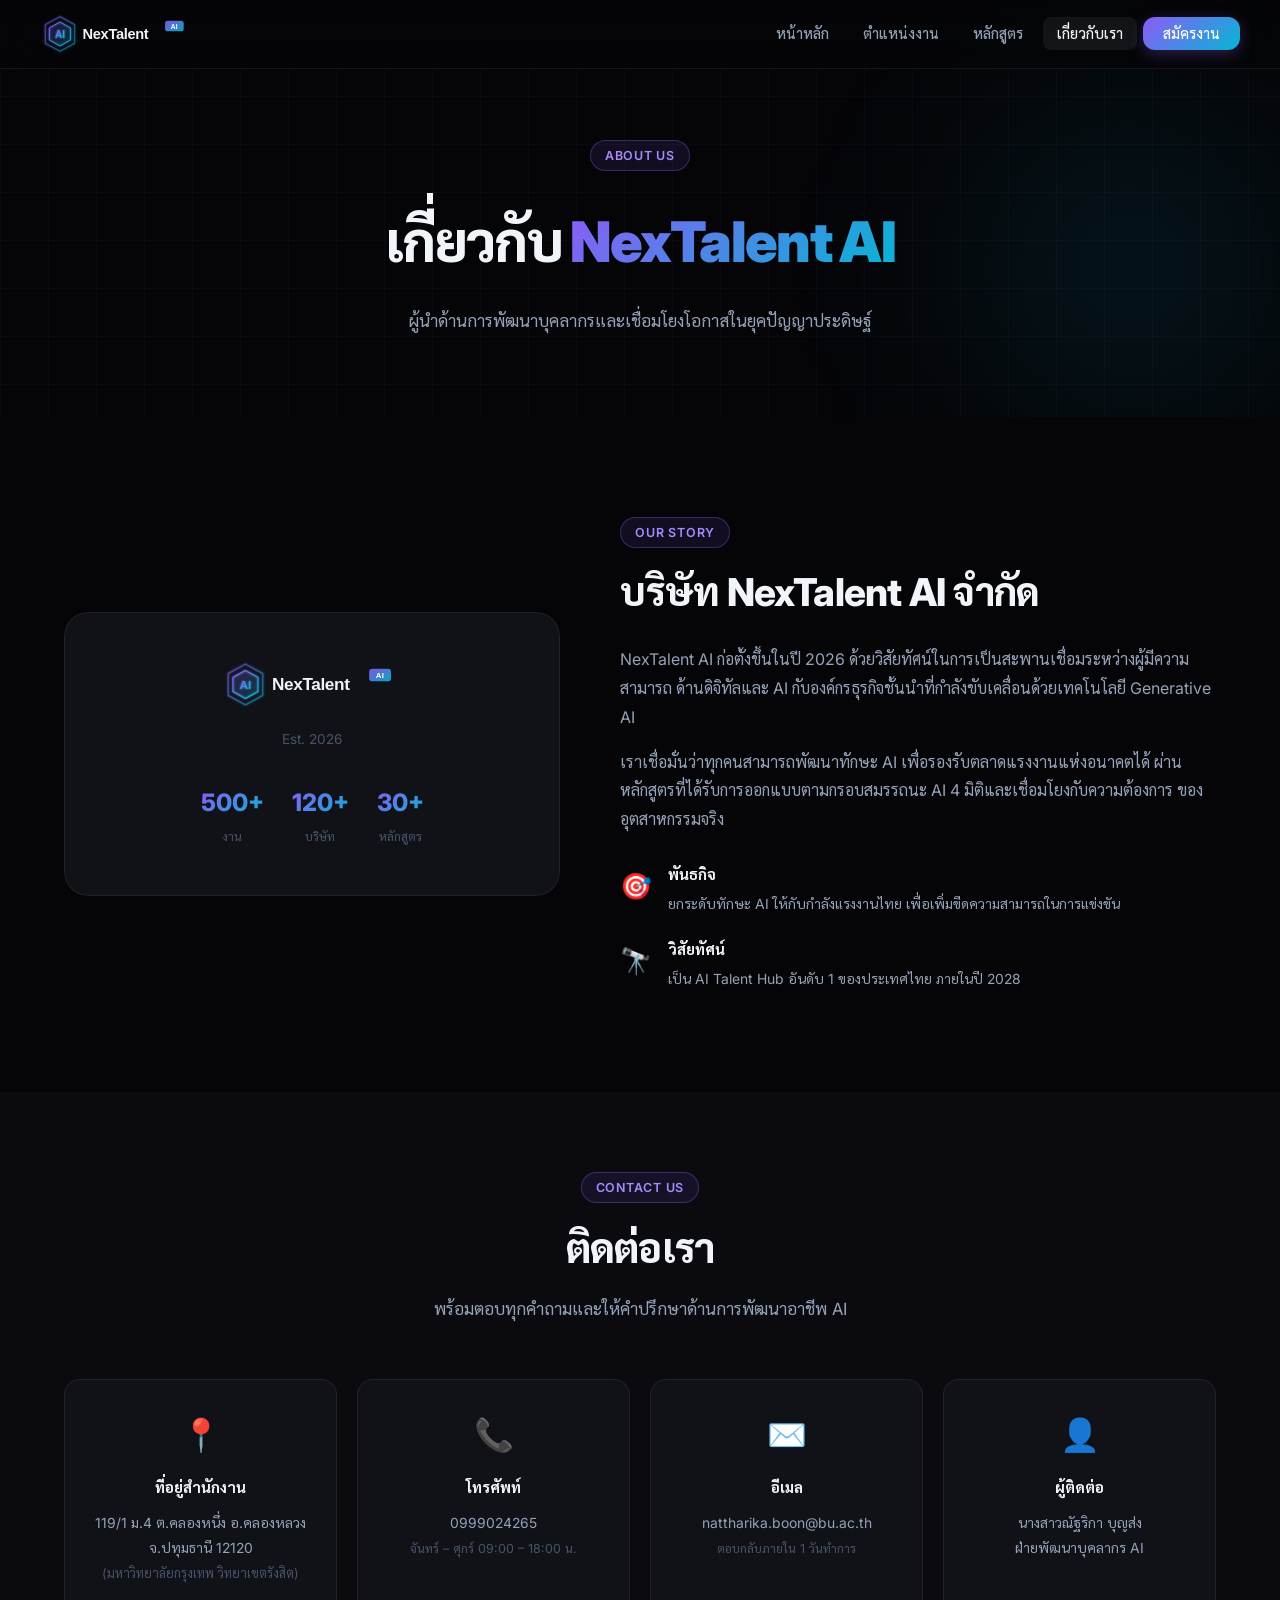
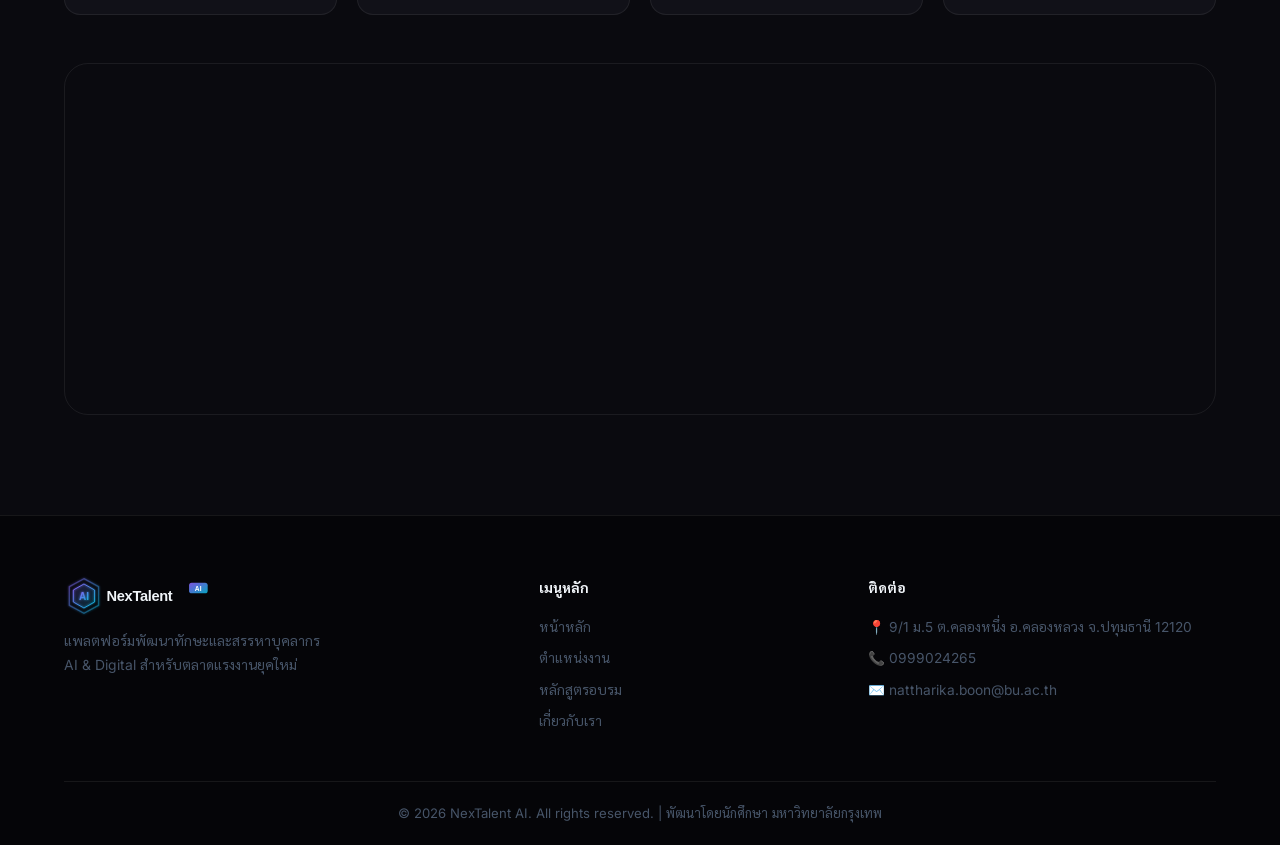
==== about.html @ 970052bc "Initial commit: NexTalent AI website" ====
<!DOCTYPE html>
<html lang="th">
<head>
  <meta charset="UTF-8" />
  <meta name="viewport" content="width=device-width, initial-scale=1.0" />
  <title>เกี่ยวกับเรา — NexTalent AI</title>
  <link rel="stylesheet" href="css/style.css" />
  <link rel="preconnect" href="https://fonts.googleapis.com" />
  <link href="https://fonts.googleapis.com/css2?family=Inter:wght@300;400;500;600;700;800;900&family=Sarabun:wght@300;400;500;600;700&display=swap" rel="stylesheet" />
</head>
<body>

  <!-- ===== NAVBAR ===== -->
  <nav class="navbar" id="navbar">
    <div class="nav-container">
      <a href="index.html" class="nav-logo">
        <img src="images/logo.svg" alt="NexTalent AI Logo" class="logo-img" />
      </a>
      <ul class="nav-links" id="navLinks">
        <li><a href="index.html">หน้าหลัก</a></li>
        <li><a href="index.html#jobs">ตำแหน่งงาน</a></li>
        <li><a href="courses.html">หลักสูตร</a></li>
        <li><a href="about.html" class="active">เกี่ยวกับเรา</a></li>
        <li><a href="index.html#register" class="btn-nav">สมัครงาน</a></li>
      </ul>
      <button class="hamburger" id="hamburger" aria-label="เมนู">
        <span></span><span></span><span></span>
      </button>
    </div>
  </nav>

  <!-- ===== PAGE HERO ===== -->
  <section class="page-hero">
    <div class="hero-bg">
      <div class="grid-overlay"></div>
      <div class="glow glow-2"></div>
    </div>
    <div class="page-hero-content">
      <span class="section-tag">About Us</span>
      <h1>เกี่ยวกับ <span class="gradient-text">NexTalent AI</span></h1>
      <p>ผู้นำด้านการพัฒนาบุคลากรและเชื่อมโยงโอกาสในยุคปัญญาประดิษฐ์</p>
    </div>
  </section>

  <!-- ===== COMPANY SECTION ===== -->
  <section class="about-section">
    <div class="container">
      <div class="about-wrapper">
        <div class="about-visual">
          <div class="about-card-graphic">
            <div class="ag-inner">
              <img src="images/logo.svg" alt="NexTalent AI Logo" class="ag-logo-img" />
              <div class="ag-subtitle">Est. 2026</div>
              <div class="ag-stats-mini">
                <div><strong>500+</strong><span>งาน</span></div>
                <div><strong>120+</strong><span>บริษัท</span></div>
                <div><strong>30+</strong><span>หลักสูตร</span></div>
              </div>
            </div>
            <div class="ag-glow"></div>
          </div>
        </div>
        <div class="about-text">
          <span class="section-tag">Our Story</span>
          <h2>บริษัท NexTalent AI จำกัด</h2>
          <p>
            NexTalent AI ก่อตั้งขึ้นในปี 2026 ด้วยวิสัยทัศน์ในการเป็นสะพานเชื่อมระหว่างผู้มีความสามารถ
            ด้านดิจิทัลและ AI กับองค์กรธุรกิจชั้นนำที่กำลังขับเคลื่อนด้วยเทคโนโลยี Generative AI
          </p>
          <p>
            เราเชื่อมั่นว่าทุกคนสามารถพัฒนาทักษะ AI เพื่อรองรับตลาดแรงงานแห่งอนาคตได้
            ผ่านหลักสูตรที่ได้รับการออกแบบตามกรอบสมรรถนะ AI 4 มิติและเชื่อมโยงกับความต้องการ
            ของอุตสาหกรรมจริง
          </p>
          <div class="about-values">
            <div class="value-item">
              <span class="value-icon">🎯</span>
              <div>
                <strong>พันธกิจ</strong>
                <p>ยกระดับทักษะ AI ให้กับกำลังแรงงานไทย เพื่อเพิ่มขีดความสามารถในการแข่งขัน</p>
              </div>
            </div>
            <div class="value-item">
              <span class="value-icon">🔭</span>
              <div>
                <strong>วิสัยทัศน์</strong>
                <p>เป็น AI Talent Hub อันดับ 1 ของประเทศไทย ภายในปี 2028</p>
              </div>
            </div>
          </div>
        </div>
      </div>
    </div>
  </section>

  <!-- ===== CONTACT SECTION ===== -->
  <section class="contact-section">
    <div class="container">
      <div class="section-header">
        <span class="section-tag">Contact Us</span>
        <h2>ติดต่อเรา</h2>
        <p>พร้อมตอบทุกคำถามและให้คำปรึกษาด้านการพัฒนาอาชีพ AI</p>
      </div>
      <div class="contact-grid">
        <div class="contact-card">
          <div class="contact-icon">📍</div>
          <h4>ที่อยู่สำนักงาน</h4>
          <p>119/1 ม.4 ต.คลองหนึ่ง อ.คลองหลวง<br/>จ.ปทุมธานี 12120<br/><em>(มหาวิทยาลัยกรุงเทพ วิทยาเขตรังสิต)</em></p>
        </div>
        <div class="contact-card">
          <div class="contact-icon">📞</div>
          <h4>โทรศัพท์</h4>
          <p>0999024265<br/><small>จันทร์ – ศุกร์ 09:00 – 18:00 น.</small></p>
        </div>
        <div class="contact-card">
          <div class="contact-icon">✉️</div>
          <h4>อีเมล</h4>
          <p>nattharika.boon@bu.ac.th<br/><small>ตอบกลับภายใน 1 วันทำการ</small></p>
        </div>
        <div class="contact-card">
          <div class="contact-icon">👤</div>
          <h4>ผู้ติดต่อ</h4>
          <p>นางสาวณัฐริกา บุญส่ง<br/>ฝ่ายพัฒนาบุคลากร AI</p>
        </div>
      </div>

      <div class="map-wrapper">
        <iframe
          src="https://www.google.com/maps/embed?pb=!1m18!1m12!1m3!1d3872.2085!2d100.6188!3d14.0685!2m3!1f0!2f0!3f0!3m2!1i1024!2i768!4f13.1!3m3!1m2!1s0x30e27f2e6b7f7f6f%3A0x0!2sMahidol+University!5e0!3m2!1sen!2sth!4v1"
          width="100%"
          height="350"
          style="border:0;"
          allowfullscreen=""
          loading="lazy"
          referrerpolicy="no-referrer-when-downgrade"
          title="แผนที่สำนักงาน NexTalent AI">
        </iframe>
      </div>
    </div>
  </section>

  <!-- ===== FOOTER ===== -->
  <footer class="footer">
    <div class="container">
      <div class="footer-grid">
        <div class="footer-brand">
          <a href="index.html" class="nav-logo">
            <img src="images/logo.svg" alt="NexTalent AI Logo" class="logo-img" />
          </a>
          <p>แพลตฟอร์มพัฒนาทักษะและสรรหาบุคลากร AI &amp; Digital สำหรับตลาดแรงงานยุคใหม่</p>
        </div>
        <div class="footer-links">
          <h4>เมนูหลัก</h4>
          <ul>
            <li><a href="index.html">หน้าหลัก</a></li>
            <li><a href="index.html#jobs">ตำแหน่งงาน</a></li>
            <li><a href="courses.html">หลักสูตรอบรม</a></li>
            <li><a href="about.html">เกี่ยวกับเรา</a></li>
          </ul>
        </div>
        <div class="footer-links">
          <h4>ติดต่อ</h4>
          <ul>
            <li>📍 9/1 ม.5 ต.คลองหนึ่ง อ.คลองหลวง จ.ปทุมธานี 12120</li>
            <li>📞 0999024265</li>
            <li>✉️ nattharika.boon@bu.ac.th</li>
          </ul>
        </div>
      </div>
      <div class="footer-bottom">
        <p>© 2026 NexTalent AI. All rights reserved. | พัฒนาโดยนักศึกษา มหาวิทยาลัยกรุงเทพ</p>
      </div>
    </div>
  </footer>

  <script src="js/main.js"></script>
</body>
</html>
---- css/style.css ----
/* ============================================================
   NexTalent AI — Dark Theme Stylesheet
   ============================================================ */

/* ── CSS Variables ───────────────────────────────────────── */
:root {
  --bg-900: #050508;
  --bg-800: #0a0a0f;
  --bg-700: #0f0f18;
  --bg-600: #14141f;
  --bg-card: #111118;
  --bg-card-hover: #18181f;
  --border: rgba(255,255,255,0.07);
  --border-hover: rgba(139,92,246,0.4);

  --purple-400: #a78bfa;
  --purple-500: #8b5cf6;
  --purple-600: #7c3aed;
  --cyan-400: #22d3ee;
  --cyan-500: #06b6d4;
  --pink-400: #f472b6;
  --green-400: #4ade80;
  --amber-400: #fbbf24;

  --text-primary: #f1f5f9;
  --text-secondary: #94a3b8;
  --text-muted: #475569;

  --gradient-main: linear-gradient(135deg, #8b5cf6, #06b6d4);
  --gradient-card: linear-gradient(145deg, rgba(139,92,246,0.08), rgba(6,182,212,0.05));
  --shadow-glow: 0 0 40px rgba(139,92,246,0.15);
  --shadow-card: 0 4px 24px rgba(0,0,0,0.5);

  --radius-sm: 8px;
  --radius-md: 12px;
  --radius-lg: 16px;
  --radius-xl: 24px;

  --font-main: 'Inter', 'Sarabun', sans-serif;
  --transition: 0.25s ease;
}

/* ── Reset & Base ────────────────────────────────────────── */
*, *::before, *::after { box-sizing: border-box; margin: 0; padding: 0; }

html { scroll-behavior: smooth; font-size: 16px; }

body {
  font-family: var(--font-main);
  background-color: var(--bg-900);
  color: var(--text-primary);
  line-height: 1.7;
  overflow-x: hidden;
}

a { color: inherit; text-decoration: none; }
ul { list-style: none; }
img { max-width: 100%; display: block; }
button { cursor: pointer; border: none; background: none; }

.container {
  max-width: 1200px;
  margin: 0 auto;
  padding: 0 24px;
}

/* ── Typography Utilities ────────────────────────────────── */
.gradient-text {
  background: var(--gradient-main);
  -webkit-background-clip: text;
  -webkit-text-fill-color: transparent;
  background-clip: text;
}

.section-tag {
  display: inline-block;
  padding: 4px 14px;
  border-radius: 100px;
  border: 1px solid rgba(139,92,246,0.35);
  background: rgba(139,92,246,0.1);
  color: var(--purple-400);
  font-size: 0.78rem;
  font-weight: 600;
  letter-spacing: 0.06em;
  text-transform: uppercase;
  margin-bottom: 12px;
}

.section-header {
  text-align: center;
  margin-bottom: 56px;
}
.section-header h2 {
  font-size: clamp(1.8rem, 3.5vw, 2.5rem);
  font-weight: 800;
  margin-bottom: 12px;
  letter-spacing: -0.02em;
}
.section-header p {
  color: var(--text-secondary);
  font-size: 1.05rem;
  max-width: 560px;
  margin: 0 auto;
}

/* ── Buttons ─────────────────────────────────────────────── */
.btn {
  display: inline-flex;
  align-items: center;
  gap: 8px;
  padding: 12px 28px;
  border-radius: var(--radius-md);
  font-size: 0.95rem;
  font-weight: 600;
  transition: all var(--transition);
  cursor: pointer;
  border: none;
}

.btn-primary {
  background: var(--gradient-main);
  color: #fff;
  box-shadow: 0 4px 20px rgba(139,92,246,0.35);
}
.btn-primary:hover {
  transform: translateY(-2px);
  box-shadow: 0 8px 30px rgba(139,92,246,0.5);
}

.btn-outline {
  background: transparent;
  color: var(--purple-400);
  border: 1.5px solid rgba(139,92,246,0.45);
}
.btn-outline:hover {
  background: rgba(139,92,246,0.1);
  border-color: var(--purple-500);
  transform: translateY(-2px);
}

.btn-full { width: 100%; justify-content: center; }
.btn-arrow { font-size: 1.1rem; }

/* ── Navbar ──────────────────────────────────────────────── */
.navbar {
  position: fixed;
  top: 0; left: 0; right: 0;
  z-index: 1000;
  padding: 0 24px;
  background: rgba(5,5,8,0.8);
  backdrop-filter: blur(20px);
  -webkit-backdrop-filter: blur(20px);
  border-bottom: 1px solid var(--border);
  transition: all var(--transition);
}
.navbar.scrolled {
  background: rgba(5,5,8,0.95);
  box-shadow: 0 4px 30px rgba(0,0,0,0.4);
}

.nav-container {
  max-width: 1200px;
  margin: 0 auto;
  display: flex;
  align-items: center;
  justify-content: space-between;
  height: 68px;
}

.nav-logo {
  display: flex;
  align-items: center;
  gap: 8px;
  font-weight: 800;
  font-size: 1.2rem;
}
.logo-icon {
  font-size: 1.6rem;
  background: var(--gradient-main);
  -webkit-background-clip: text;
  -webkit-text-fill-color: transparent;
  background-clip: text;
}
.logo-ai {
  background: var(--gradient-main);
  -webkit-background-clip: text;
  -webkit-text-fill-color: transparent;
  background-clip: text;
}

.logo-img {
  height: 40px;
  width: auto;
  display: block;
  transition: opacity var(--transition);
}
.logo-img:hover { opacity: 0.85; }

.nav-links {
  display: flex;
  align-items: center;
  gap: 6px;
}
.nav-links a {
  padding: 8px 14px;
  border-radius: var(--radius-sm);
  font-size: 0.9rem;
  font-weight: 500;
  color: var(--text-secondary);
  transition: all var(--transition);
}
.nav-links a:hover,
.nav-links a.active {
  color: var(--text-primary);
  background: rgba(255,255,255,0.06);
}
.btn-nav {
  background: var(--gradient-main) !important;
  color: #fff !important;
  padding: 8px 20px !important;
  border-radius: var(--radius-md) !important;
  box-shadow: 0 4px 15px rgba(139,92,246,0.3);
}
.btn-nav:hover {
  transform: translateY(-1px);
  box-shadow: 0 6px 20px rgba(139,92,246,0.45) !important;
}

/* Hamburger */
.hamburger {
  display: none;
  flex-direction: column;
  gap: 5px;
  padding: 8px;
}
.hamburger span {
  width: 22px;
  height: 2px;
  background: var(--text-primary);
  border-radius: 2px;
  transition: all var(--transition);
}

/* ── Hero Section ────────────────────────────────────────── */
.hero {
  min-height: 100vh;
  display: flex;
  align-items: center;
  position: relative;
  padding: 100px 24px 60px;
  overflow: hidden;
}

.hero-bg {
  position: absolute;
  inset: 0;
  pointer-events: none;
}

.grid-overlay {
  position: absolute;
  inset: 0;
  background-image:
    linear-gradient(rgba(139,92,246,0.04) 1px, transparent 1px),
    linear-gradient(90deg, rgba(139,92,246,0.04) 1px, transparent 1px);
  background-size: 48px 48px;
}

.glow {
  position: absolute;
  border-radius: 50%;
  filter: blur(80px);
  pointer-events: none;
}
.glow-1 {
  width: 600px; height: 600px;
  background: radial-gradient(circle, rgba(139,92,246,0.18) 0%, transparent 70%);
  top: -100px; left: -100px;
}
.glow-2 {
  width: 500px; height: 500px;
  background: radial-gradient(circle, rgba(6,182,212,0.12) 0%, transparent 70%);
  bottom: -100px; right: -100px;
}

.hero-content {
  max-width: 1200px;
  margin: 0 auto;
  position: relative;
  z-index: 2;
  flex: 1;
}

.hero-badge {
  display: inline-flex;
  align-items: center;
  gap: 8px;
  padding: 6px 16px;
  border-radius: 100px;
  border: 1px solid rgba(139,92,246,0.3);
  background: rgba(139,92,246,0.08);
  color: var(--purple-400);
  font-size: 0.85rem;
  font-weight: 500;
  margin-bottom: 24px;
}
.badge-dot {
  width: 7px; height: 7px;
  background: var(--green-400);
  border-radius: 50%;
  animation: pulse-dot 2s infinite;
}
@keyframes pulse-dot {
  0%, 100% { opacity: 1; transform: scale(1); }
  50% { opacity: 0.5; transform: scale(0.8); }
}

.hero-title {
  font-size: clamp(2.6rem, 6vw, 4.5rem);
  font-weight: 900;
  line-height: 1.35;
  letter-spacing: -0.03em;
  margin-bottom: 20px;
}

.hero-subtitle {
  font-size: clamp(1rem, 1.5vw, 1.15rem);
  color: var(--text-secondary);
  max-width: 560px;
  margin-bottom: 36px;
  line-height: 1.8;
}

.hero-actions {
  display: flex;
  gap: 14px;
  flex-wrap: wrap;
  margin-bottom: 52px;
}

.hero-stats {
  display: flex;
  align-items: center;
  gap: 32px;
  flex-wrap: wrap;
}
.stat { display: flex; flex-direction: column; }
.stat-num {
  font-size: 2rem;
  font-weight: 800;
  background: var(--gradient-main);
  -webkit-background-clip: text;
  -webkit-text-fill-color: transparent;
  background-clip: text;
  line-height: 1;
}
.stat-label { font-size: 0.82rem; color: var(--text-muted); margin-top: 4px; }
.stat-divider { width: 1px; height: 40px; background: var(--border); }

/* Hero Visual (orbit) */
.hero-visual {
  position: absolute;
  right: 160px;
  top: 50%;
  transform: translateY(-50%);
  width: 420px;
  height: 420px;
  display: none;
}

@media (min-width: 1100px) { .hero-visual { display: block; } }

.orbit-ring {
  position: absolute;
  border-radius: 50%;
  border: 1px solid rgba(139,92,246,0.35);
  top: 50%; left: 50%;
  transform: translate(-50%,-50%);
  animation: spin linear infinite;
}
.ring-1 { width: 200px; height: 200px; animation-duration: 8s; }
.ring-2 { width: 300px; height: 300px; animation-duration: 14s; border-color: rgba(6,182,212,0.3); }
.ring-3 { width: 400px; height: 400px; animation-duration: 22s; animation-direction: reverse; }

@keyframes spin { from { transform: translate(-50%,-50%) rotate(0deg); } to { transform: translate(-50%,-50%) rotate(360deg); } }

.center-orb {
  position: absolute;
  top: 50%; left: 50%;
  transform: translate(-50%,-50%);
  width: 90px; height: 90px;
  border-radius: 50%;
  background: var(--gradient-main);
  display: flex;
  align-items: center;
  justify-content: center;
  font-size: 1.6rem;
  font-weight: 900;
  color: #fff;
  box-shadow: 0 0 60px rgba(139,92,246,0.5);
}

.orbit-dot {
  position: absolute;
  width: 10px; height: 10px;
  border-radius: 50%;
  top: 50%; left: 50%;
}
.dot-1 {
  background: var(--purple-400);
  box-shadow: 0 0 10px var(--purple-400);
  transform: translate(-50%,-50%) translateX(100px);
  animation: orbit1 8s linear infinite;
}
.dot-2 {
  background: var(--cyan-400);
  box-shadow: 0 0 10px var(--cyan-400);
  transform: translate(-50%,-50%) translateX(150px);
  animation: orbit2 14s linear infinite;
}
.dot-3 {
  background: var(--pink-400);
  box-shadow: 0 0 10px var(--pink-400);
  transform: translate(-50%,-50%) translateX(200px);
  animation: orbit3 22s linear infinite reverse;
}
@keyframes orbit1 {
  from { transform: translate(-50%,-50%) rotate(0deg) translateX(100px); }
  to { transform: translate(-50%,-50%) rotate(360deg) translateX(100px); }
}
@keyframes orbit2 {
  from { transform: translate(-50%,-50%) rotate(120deg) translateX(150px); }
  to { transform: translate(-50%,-50%) rotate(480deg) translateX(150px); }
}
@keyframes orbit3 {
  from { transform: translate(-50%,-50%) rotate(240deg) translateX(200px); }
  to { transform: translate(-50%,-50%) rotate(-120deg) translateX(200px); }
}

/* ── Page Hero (inner pages) ─────────────────────────────── */
.page-hero {
  padding: 140px 24px 80px;
  text-align: center;
  position: relative;
  overflow: hidden;
}
.page-hero-content {
  max-width: 700px;
  margin: 0 auto;
  position: relative;
  z-index: 2;
}
.page-hero h1 {
  font-size: clamp(2rem, 5vw, 3.5rem);
  font-weight: 900;
  letter-spacing: -0.03em;
  margin: 12px 0 16px;
}
.page-hero p {
  color: var(--text-secondary);
  font-size: 1.05rem;
  line-height: 1.8;
}

/* ── Tiers Section ───────────────────────────────────────── */
.tiers-section {
  padding: 100px 0;
  background: var(--bg-800);
}

.tiers-grid {
  display: grid;
  grid-template-columns: repeat(auto-fit, minmax(280px, 1fr));
  gap: 24px;
}

.tier-card {
  padding: 36px 28px;
  border-radius: var(--radius-xl);
  border: 1px solid var(--border);
  background: var(--bg-card);
  transition: all var(--transition);
  position: relative;
  overflow: hidden;
}
.tier-card::before {
  content: '';
  position: absolute;
  top: 0; left: 0; right: 0;
  height: 3px;
  border-radius: 3px 3px 0 0;
}
.tier-beginner::before { background: linear-gradient(90deg, #4ade80, #22d3ee); }
.tier-pioneer::before { background: linear-gradient(90deg, #8b5cf6, #06b6d4); }
.tier-innovator::before { background: linear-gradient(90deg, #f472b6, #fbbf24); }

.tier-card:hover {
  border-color: var(--border-hover);
  transform: translateY(-4px);
  box-shadow: var(--shadow-glow), var(--shadow-card);
}

.tier-icon { font-size: 2.5rem; margin-bottom: 16px; }
.tier-card h3 { font-size: 1.4rem; font-weight: 800; margin-bottom: 4px; }
.tier-th { color: var(--text-secondary); font-size: 0.88rem; margin-bottom: 14px; }
.tier-card p { color: var(--text-secondary); font-size: 0.93rem; line-height: 1.7; margin-bottom: 20px; }
.tier-link {
  color: var(--purple-400);
  font-weight: 600;
  font-size: 0.9rem;
  transition: all var(--transition);
}
.tier-link:hover { color: var(--cyan-400); }

/* ── Jobs Section ────────────────────────────────────────── */
.jobs-section { padding: 100px 0; }

.jobs-grid {
  display: grid;
  grid-template-columns: repeat(auto-fit, minmax(320px, 1fr));
  gap: 24px;
  margin-bottom: 48px;
}

.job-card {
  background: var(--bg-card);
  border: 1px solid var(--border);
  border-radius: var(--radius-xl);
  padding: 28px;
  transition: all var(--transition);
  display: flex;
  flex-direction: column;
  gap: 14px;
}
.job-card:hover {
  border-color: var(--border-hover);
  transform: translateY(-4px);
  box-shadow: var(--shadow-glow), var(--shadow-card);
}

.job-header {
  display: flex;
  align-items: center;
  justify-content: space-between;
}

.company-logo {
  width: 48px; height: 48px;
  border-radius: var(--radius-sm);
  display: flex; align-items: center; justify-content: center;
  font-weight: 800; font-size: 0.9rem; color: #fff;
}
.logo-ni { background: linear-gradient(135deg, #8b5cf6, #06b6d4); }
.logo-ss { background: linear-gradient(135deg, #f472b6, #8b5cf6); }
.logo-dp { background: linear-gradient(135deg, #fbbf24, #f472b6); }

.job-meta { display: flex; flex-direction: column; align-items: flex-end; gap: 4px; }
.job-date { font-size: 0.78rem; color: var(--text-muted); }
.job-tag {
  padding: 2px 10px;
  border-radius: 100px;
  font-size: 0.75rem;
  font-weight: 600;
}
.job-tag.hot { background: rgba(251,191,36,0.1); color: var(--amber-400); border: 1px solid rgba(251,191,36,0.2); }
.job-tag.new { background: rgba(139,92,246,0.1); color: var(--purple-400); border: 1px solid rgba(139,92,246,0.2); }
.job-tag.urgent { background: rgba(6,182,212,0.1); color: var(--cyan-400); border: 1px solid rgba(6,182,212,0.2); }

.job-title { font-size: 1.1rem; font-weight: 700; line-height: 1.4; }
.job-company { color: var(--purple-400); font-size: 0.88rem; font-weight: 500; }
.job-location { color: var(--text-secondary); font-size: 0.85rem; }
.job-desc { color: var(--text-secondary); font-size: 0.88rem; line-height: 1.7; flex: 1; }

.job-skills { display: flex; flex-wrap: wrap; gap: 6px; }
.skill-tag {
  padding: 3px 10px;
  background: rgba(139,92,246,0.08);
  border: 1px solid rgba(139,92,246,0.18);
  border-radius: 100px;
  font-size: 0.78rem;
  color: var(--purple-400);
}

.job-footer {
  display: flex;
  align-items: center;
  justify-content: space-between;
  padding-top: 14px;
  border-top: 1px solid var(--border);
  margin-top: auto;
}
.job-salary { font-size: 0.85rem; color: var(--text-secondary); }
.btn-apply {
  padding: 8px 18px;
  background: var(--gradient-main);
  color: #fff;
  border-radius: var(--radius-sm);
  font-size: 0.83rem;
  font-weight: 600;
  transition: all var(--transition);
  box-shadow: 0 4px 12px rgba(139,92,246,0.3);
}
.btn-apply:hover {
  transform: translateY(-1px);
  box-shadow: 0 6px 18px rgba(139,92,246,0.45);
}

.jobs-cta { text-align: center; }

/* ── Register Section ────────────────────────────────────── */
.register-section {
  padding: 100px 0;
  background: var(--bg-800);
}

.register-wrapper {
  display: grid;
  grid-template-columns: 1fr 1.4fr;
  gap: 60px;
  align-items: start;
}

.register-info h2 {
  font-size: clamp(1.8rem, 3.5vw, 2.5rem);
  font-weight: 800;
  line-height: 1.2;
  letter-spacing: -0.02em;
  margin-bottom: 16px;
}
.register-info p {
  color: var(--text-secondary);
  line-height: 1.8;
  margin-bottom: 28px;
}

.register-benefits {
  display: flex;
  flex-direction: column;
  gap: 12px;
}
.register-benefits li {
  display: flex;
  align-items: center;
  gap: 10px;
  color: var(--text-secondary);
  font-size: 0.93rem;
}
.check {
  width: 22px; height: 22px;
  background: rgba(74,222,128,0.1);
  border: 1px solid rgba(74,222,128,0.3);
  border-radius: 50%;
  display: flex; align-items: center; justify-content: center;
  color: var(--green-400);
  font-size: 0.7rem;
  flex-shrink: 0;
}

.register-form-box {
  background: var(--bg-card);
  border: 1px solid var(--border);
  border-radius: var(--radius-xl);
  padding: 36px;
}

.register-form { display: flex; flex-direction: column; gap: 20px; }

.form-row {
  display: grid;
  grid-template-columns: 1fr 1fr;
  gap: 16px;
}
.form-group-sm { flex: 0 0 120px; }
.form-group-wide { flex: 1; }

.form-group { display: flex; flex-direction: column; gap: 6px; }
.form-group label {
  font-size: 0.85rem;
  font-weight: 600;
  color: var(--text-secondary);
}

.form-group input,
.form-group select,
.form-group textarea {
  padding: 11px 16px;
  background: var(--bg-700);
  border: 1.5px solid var(--border);
  border-radius: var(--radius-sm);
  color: var(--text-primary);
  font-family: var(--font-main);
  font-size: 0.93rem;
  transition: border-color var(--transition), box-shadow var(--transition);
  outline: none;
  -webkit-appearance: none;
}
.form-group select {
  appearance: none;
  background-image: url("data:image/svg+xml,%3Csvg xmlns='http://www.w3.org/2000/svg' width='12' height='12' viewBox='0 0 24 24' fill='none' stroke='%2394a3b8' stroke-width='2'%3E%3Cpath d='M6 9l6 6 6-6'/%3E%3C/svg%3E");
  background-repeat: no-repeat;
  background-position: right 14px center;
  padding-right: 40px;
}
.form-group select option { background: var(--bg-700); }

.form-group input:focus,
.form-group select:focus {
  border-color: var(--purple-500);
  box-shadow: 0 0 0 3px rgba(139,92,246,0.12);
}
.form-group input.error,
.form-group select.error {
  border-color: #ef4444;
}

.error-msg {
  font-size: 0.78rem;
  color: #f87171;
  min-height: 16px;
}

/* Tier Radios */
.tier-radios {
  display: grid;
  grid-template-columns: repeat(3, 1fr);
  gap: 10px;
}
.radio-card { display: block; cursor: pointer; }
.radio-card input[type="radio"] { display: none; }
.radio-content {
  display: flex;
  flex-direction: column;
  align-items: center;
  gap: 4px;
  padding: 14px 8px;
  background: var(--bg-700);
  border: 1.5px solid var(--border);
  border-radius: var(--radius-md);
  text-align: center;
  transition: all var(--transition);
}
.radio-card input:checked + .radio-content {
  border-color: var(--purple-500);
  background: rgba(139,92,246,0.1);
  box-shadow: 0 0 0 3px rgba(139,92,246,0.12);
}
.radio-card:hover .radio-content { border-color: rgba(139,92,246,0.4); }
.radio-icon { font-size: 1.4rem; }
.radio-label { font-size: 0.83rem; font-weight: 700; }
.radio-sub { font-size: 0.7rem; color: var(--text-muted); }

/* Checkbox PDPA */
.checkbox-label {
  display: flex;
  align-items: flex-start;
  gap: 12px;
  cursor: pointer;
}
.checkbox-label input[type="checkbox"] { display: none; }
.checkbox-custom {
  width: 20px; height: 20px;
  min-width: 20px;
  border: 1.5px solid var(--border);
  border-radius: 4px;
  background: var(--bg-700);
  display: flex; align-items: center; justify-content: center;
  transition: all var(--transition);
  margin-top: 2px;
}
.checkbox-label input:checked + .checkbox-custom {
  background: var(--gradient-main);
  border-color: transparent;
}
.checkbox-label input:checked + .checkbox-custom::after {
  content: '✓';
  color: #fff;
  font-size: 0.7rem;
  font-weight: 700;
}
.checkbox-text { font-size: 0.83rem; color: var(--text-secondary); line-height: 1.6; }
.link-inline { color: var(--purple-400); text-decoration: underline; }

/* Form Success */
.form-success {
  text-align: center;
  padding: 48px 24px;
}
.success-icon {
  width: 64px; height: 64px;
  border-radius: 50%;
  background: linear-gradient(135deg, #4ade80, #22d3ee);
  display: flex; align-items: center; justify-content: center;
  font-size: 1.8rem;
  color: #fff;
  font-weight: 700;
  margin: 0 auto 20px;
  animation: pop 0.4s ease;
}
@keyframes pop {
  0% { transform: scale(0.5); opacity: 0; }
  80% { transform: scale(1.1); }
  100% { transform: scale(1); opacity: 1; }
}
.form-success h3 { font-size: 1.5rem; font-weight: 700; margin-bottom: 10px; }
.form-success p { color: var(--text-secondary); }

/* ── Courses Section ─────────────────────────────────────── */
.courses-section { padding: 80px 0 100px; }

.courses-filter {
  display: flex;
  justify-content: center;
  gap: 10px;
  flex-wrap: wrap;
  margin-bottom: 48px;
}
.filter-btn {
  padding: 8px 22px;
  border-radius: 100px;
  font-size: 0.88rem;
  font-weight: 600;
  border: 1.5px solid var(--border);
  color: var(--text-secondary);
  background: transparent;
  transition: all var(--transition);
}
.filter-btn:hover,
.filter-btn.active {
  background: rgba(139,92,246,0.1);
  border-color: var(--purple-500);
  color: var(--purple-400);
}

.courses-grid {
  display: grid;
  grid-template-columns: repeat(auto-fill, minmax(340px, 1fr));
  gap: 24px;
}

.course-card {
  background: var(--bg-card);
  border: 1px solid var(--border);
  border-radius: var(--radius-xl);
  overflow: hidden;
  transition: all var(--transition);
  display: flex;
  flex-direction: column;
}
.course-card:hover {
  border-color: var(--border-hover);
  transform: translateY(-4px);
  box-shadow: var(--shadow-glow), var(--shadow-card);
}
.course-card.hidden { display: none; }

.course-banner {
  height: 130px;
  position: relative;
  display: flex;
  flex-direction: column;
  justify-content: flex-end;
  padding: 16px;
}
.cb-1 { background: linear-gradient(135deg, #1e0a3c, #0d2040); }
.cb-2 { background: linear-gradient(135deg, #0d2040, #0a2828); }
.cb-3 { background: linear-gradient(135deg, #1a0a28, #200d35); }
.cb-4 { background: linear-gradient(135deg, #0a1f10, #0d2428); }
.cb-5 { background: linear-gradient(135deg, #200d18, #1a0d30); }
.cb-6 { background: linear-gradient(135deg, #0a1520, #0d2018); }

.course-level-badge {
  display: inline-block;
  padding: 3px 10px;
  border-radius: 100px;
  font-size: 0.75rem;
  font-weight: 600;
  width: fit-content;
  margin-bottom: 8px;
}
.badge-beginner { background: rgba(74,222,128,0.15); color: var(--green-400); border: 1px solid rgba(74,222,128,0.25); }
.badge-pioneer { background: rgba(139,92,246,0.15); color: var(--purple-400); border: 1px solid rgba(139,92,246,0.25); }
.badge-innovator { background: rgba(244,114,182,0.15); color: var(--pink-400); border: 1px solid rgba(244,114,182,0.25); }

.course-category {
  font-size: 0.75rem;
  color: rgba(255,255,255,0.5);
  font-weight: 500;
}

.course-body {
  padding: 24px;
  display: flex;
  flex-direction: column;
  flex: 1;
  gap: 12px;
}
.course-title { font-size: 1rem; font-weight: 700; line-height: 1.5; }
.course-desc { color: var(--text-secondary); font-size: 0.87rem; line-height: 1.7; flex: 1; }
.course-meta {
  display: flex;
  gap: 16px;
  font-size: 0.82rem;
  color: var(--text-secondary);
}
.course-footer {
  display: flex;
  align-items: center;
  justify-content: space-between;
  padding-top: 14px;
  border-top: 1px solid var(--border);
  margin-top: auto;
}
.course-price {
  font-size: 1.05rem;
  font-weight: 700;
  background: var(--gradient-main);
  -webkit-background-clip: text;
  -webkit-text-fill-color: transparent;
  background-clip: text;
}
.btn-course {
  padding: 7px 16px;
  background: rgba(139,92,246,0.1);
  border: 1px solid rgba(139,92,246,0.25);
  color: var(--purple-400);
  border-radius: var(--radius-sm);
  font-size: 0.82rem;
  font-weight: 600;
  transition: all var(--transition);
}
.btn-course:hover {
  background: rgba(139,92,246,0.2);
  border-color: var(--purple-500);
}

/* ── Framework Section ───────────────────────────────────── */
.framework-section { padding: 80px 0; background: var(--bg-800); }
.framework-grid {
  display: grid;
  grid-template-columns: repeat(auto-fit, minmax(220px, 1fr));
  gap: 20px;
}
.framework-card {
  padding: 28px 22px;
  background: var(--bg-card);
  border: 1px solid var(--border);
  border-radius: var(--radius-lg);
  text-align: center;
  transition: all var(--transition);
}
.framework-card:hover {
  border-color: var(--border-hover);
  transform: translateY(-3px);
}
.fc-icon { font-size: 2rem; margin-bottom: 12px; }
.framework-card h4 { font-size: 0.95rem; font-weight: 700; margin-bottom: 8px; }
.framework-card p { font-size: 0.83rem; color: var(--text-secondary); line-height: 1.6; }

/* ── About Section ───────────────────────────────────────── */
.about-section { padding: 100px 0; }

.about-wrapper {
  display: grid;
  grid-template-columns: 1fr 1.2fr;
  gap: 60px;
  align-items: center;
}

.about-card-graphic {
  position: relative;
  border-radius: var(--radius-xl);
  overflow: hidden;
}
.ag-inner {
  background: var(--bg-card);
  border: 1px solid var(--border);
  border-radius: var(--radius-xl);
  padding: 48px 36px;
  text-align: center;
  position: relative;
  z-index: 1;
}
.ag-logo {
  font-size: 3rem;
  margin-bottom: 12px;
  background: var(--gradient-main);
  -webkit-background-clip: text;
  -webkit-text-fill-color: transparent;
  background-clip: text;
}
.ag-title { font-size: 1.6rem; font-weight: 900; margin-bottom: 4px; }
.ag-logo-img {
  width: 180px;
  height: auto;
  margin: 0 auto 20px;
  display: block;
}
.ag-subtitle { color: var(--text-muted); font-size: 0.85rem; margin-bottom: 32px; }
.ag-stats-mini {
  display: flex;
  justify-content: center;
  gap: 28px;
}
.ag-stats-mini div {
  display: flex;
  flex-direction: column;
  align-items: center;
  gap: 2px;
}
.ag-stats-mini strong {
  font-size: 1.5rem;
  font-weight: 800;
  background: var(--gradient-main);
  -webkit-background-clip: text;
  -webkit-text-fill-color: transparent;
  background-clip: text;
}
.ag-stats-mini span { font-size: 0.78rem; color: var(--text-muted); }
.ag-glow {
  position: absolute;
  inset: -30px;
  background: radial-gradient(circle at center, rgba(139,92,246,0.12), transparent 70%);
  pointer-events: none;
}

.about-text h2 {
  font-size: clamp(1.8rem, 3.5vw, 2.4rem);
  font-weight: 800;
  letter-spacing: -0.02em;
  margin-bottom: 20px;
}
.about-text p {
  color: var(--text-secondary);
  line-height: 1.8;
  margin-bottom: 16px;
}
.about-values { display: flex; flex-direction: column; gap: 20px; margin-top: 28px; }
.value-item {
  display: flex;
  gap: 16px;
  align-items: flex-start;
}
.value-icon {
  font-size: 1.6rem;
  margin-top: 2px;
  flex-shrink: 0;
}
.value-item strong { display: block; font-size: 0.95rem; font-weight: 700; margin-bottom: 4px; }
.value-item p { font-size: 0.87rem; color: var(--text-secondary); margin: 0; }

/* ── Contact Section ─────────────────────────────────────── */
.contact-section { padding: 80px 0 100px; background: var(--bg-800); }

.contact-grid {
  display: grid;
  grid-template-columns: repeat(auto-fit, minmax(220px, 1fr));
  gap: 20px;
  margin-bottom: 48px;
}
.contact-card {
  background: var(--bg-card);
  border: 1px solid var(--border);
  border-radius: var(--radius-lg);
  padding: 28px 24px;
  text-align: center;
  transition: all var(--transition);
}
.contact-card:hover { border-color: var(--border-hover); transform: translateY(-3px); }
.contact-icon { font-size: 2rem; margin-bottom: 12px; }
.contact-card h4 { font-size: 0.95rem; font-weight: 700; margin-bottom: 10px; }
.contact-card p { color: var(--text-secondary); font-size: 0.87rem; line-height: 1.8; }
.contact-card small { color: var(--text-muted); font-size: 0.78rem; }
.contact-card em { color: var(--text-muted); font-style: normal; font-size: 0.8rem; }

.map-wrapper {
  border-radius: var(--radius-xl);
  overflow: hidden;
  border: 1px solid var(--border);
}
.map-wrapper iframe { display: block; filter: invert(90%) hue-rotate(180deg); }

/* ── Footer ──────────────────────────────────────────────── */
.footer {
  background: var(--bg-900);
  border-top: 1px solid var(--border);
  padding: 60px 0 0;
}

.footer-grid {
  display: grid;
  grid-template-columns: 1.5fr 1fr 1.2fr;
  gap: 40px;
  padding-bottom: 48px;
}

.footer-brand .nav-logo { margin-bottom: 14px; }
.footer-brand p { color: var(--text-muted); font-size: 0.87rem; line-height: 1.7; max-width: 260px; }

.footer-links h4 { font-size: 0.88rem; font-weight: 700; margin-bottom: 16px; color: var(--text-primary); }
.footer-links ul { display: flex; flex-direction: column; gap: 8px; }
.footer-links li,
.footer-links a { color: var(--text-muted); font-size: 0.86rem; transition: color var(--transition); }
.footer-links a:hover { color: var(--purple-400); }

.footer-bottom {
  border-top: 1px solid var(--border);
  padding: 20px 0;
  text-align: center;
}
.footer-bottom p { color: var(--text-muted); font-size: 0.82rem; }

/* ── Responsive ──────────────────────────────────────────── */
@media (max-width: 900px) {
  .register-wrapper { grid-template-columns: 1fr; }
  .about-wrapper { grid-template-columns: 1fr; }
  .footer-grid { grid-template-columns: 1fr 1fr; }
  .form-row { grid-template-columns: 1fr; }
}

@media (max-width: 700px) {
  .nav-links { display: none; position: fixed; top: 68px; left: 0; right: 0; background: rgba(5,5,8,0.98); flex-direction: column; padding: 20px; gap: 4px; border-bottom: 1px solid var(--border); }
  .nav-links.open { display: flex; }
  .hamburger { display: flex; }
  .hero { padding: 100px 24px 40px; }
  .hero-stats { gap: 20px; }
  .jobs-grid { grid-template-columns: 1fr; }
  .tiers-grid { grid-template-columns: 1fr; }
  .tier-radios { grid-template-columns: 1fr; }
  .courses-grid { grid-template-columns: 1fr; }
  .footer-grid { grid-template-columns: 1fr; }
  .contact-grid { grid-template-columns: 1fr 1fr; }
  .form-row { grid-template-columns: 1fr; }
  .register-form-box { padding: 24px 20px; }
}

@media (max-width: 480px) {
  .contact-grid { grid-template-columns: 1fr; }
  .hero-actions { flex-direction: column; }
  .btn { justify-content: center; }
}
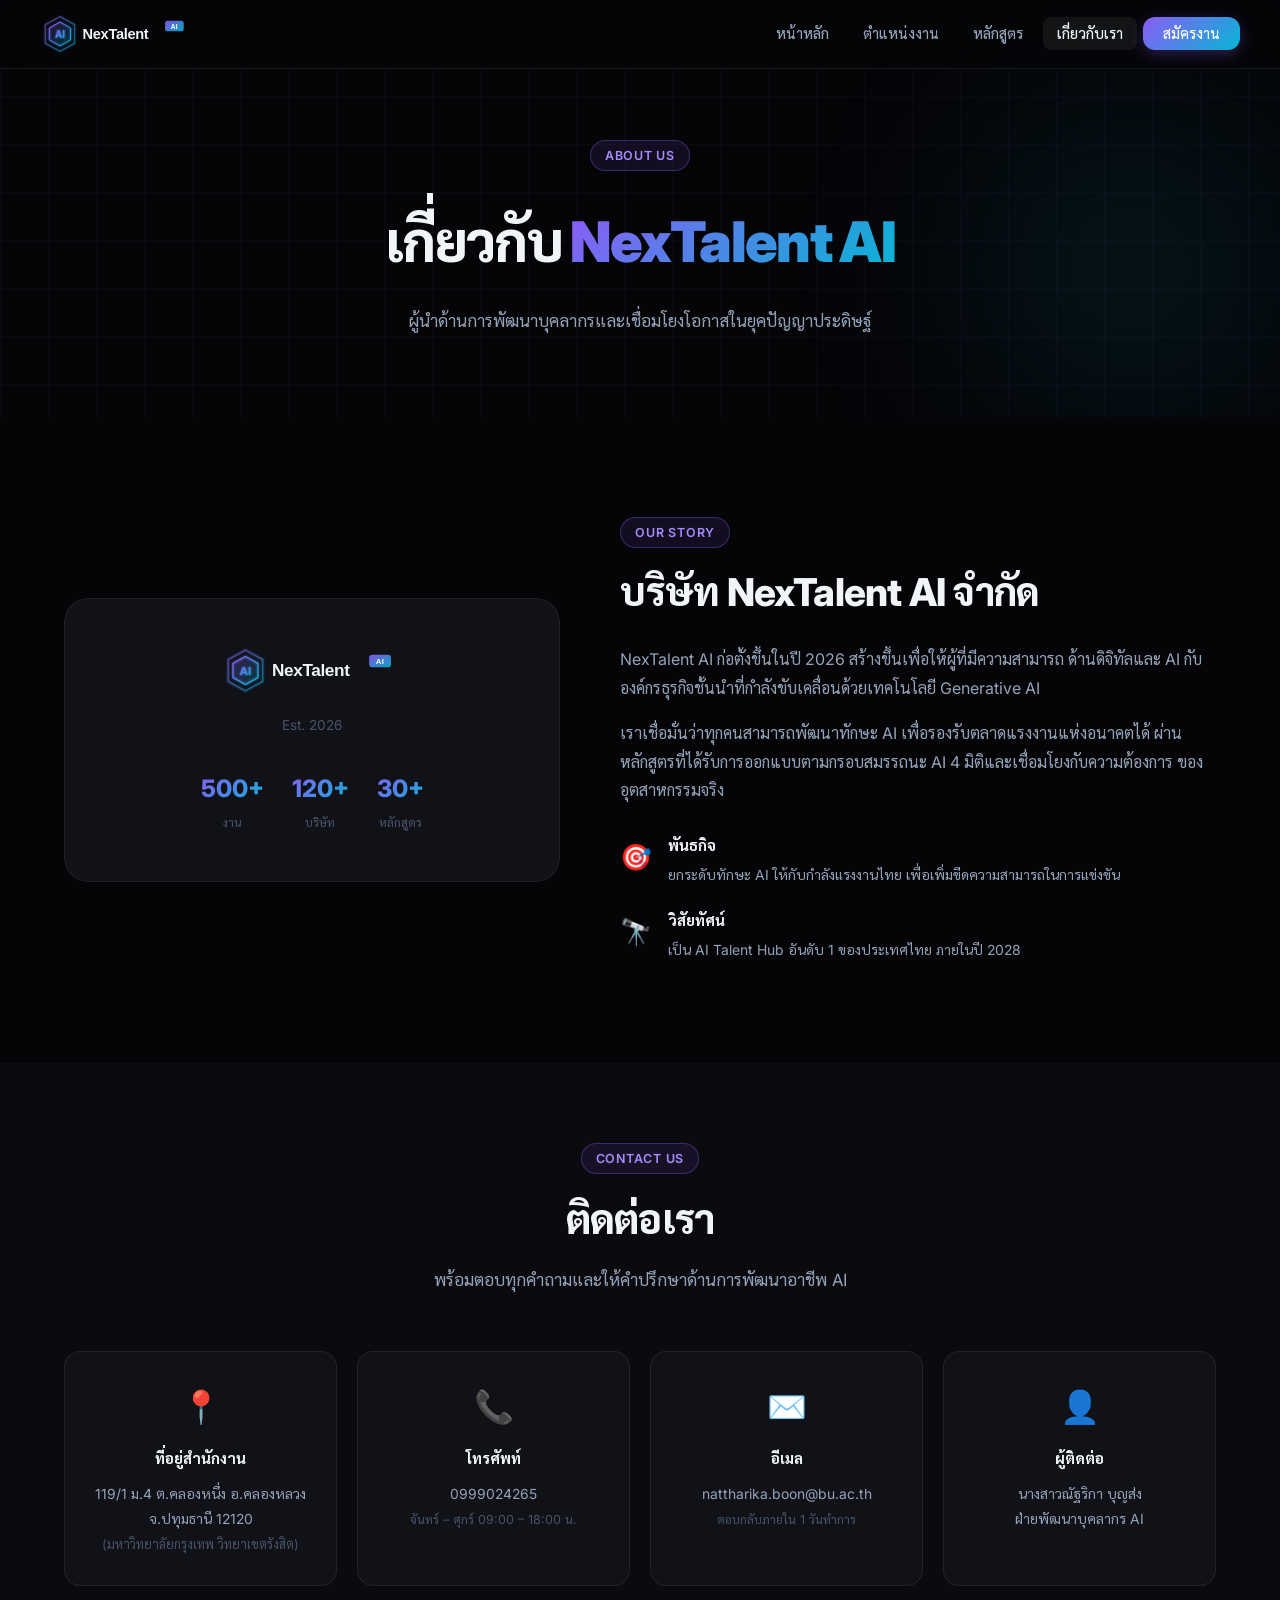
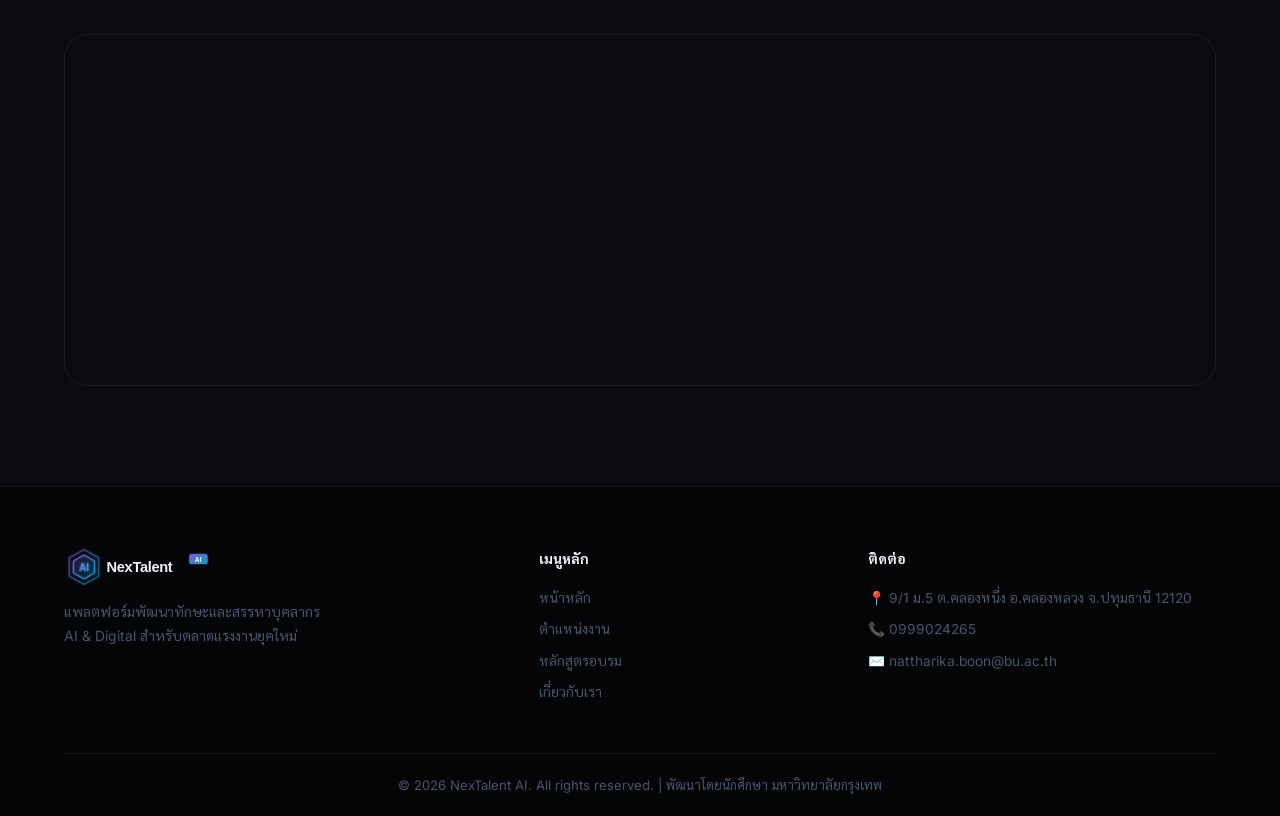
==== commit 1239ba46: "update" ====
--- a/about.html
+++ b/about.html
@@ -64,7 +64,7 @@
           <span class="section-tag">Our Story</span>
           <h2>บริษัท NexTalent AI จำกัด</h2>
           <p>
-            NexTalent AI ก่อตั้งขึ้นในปี 2026 ด้วยวิสัยทัศน์ในการเป็นสะพานเชื่อมระหว่างผู้มีความสามารถ
+            NexTalent AI ก่อตั้งขึ้นในปี 2026 สร้างขึ้นเพื่อให้ผู้ที่มีความสามารถ
             ด้านดิจิทัลและ AI กับองค์กรธุรกิจชั้นนำที่กำลังขับเคลื่อนด้วยเทคโนโลยี Generative AI
           </p>
           <p>
